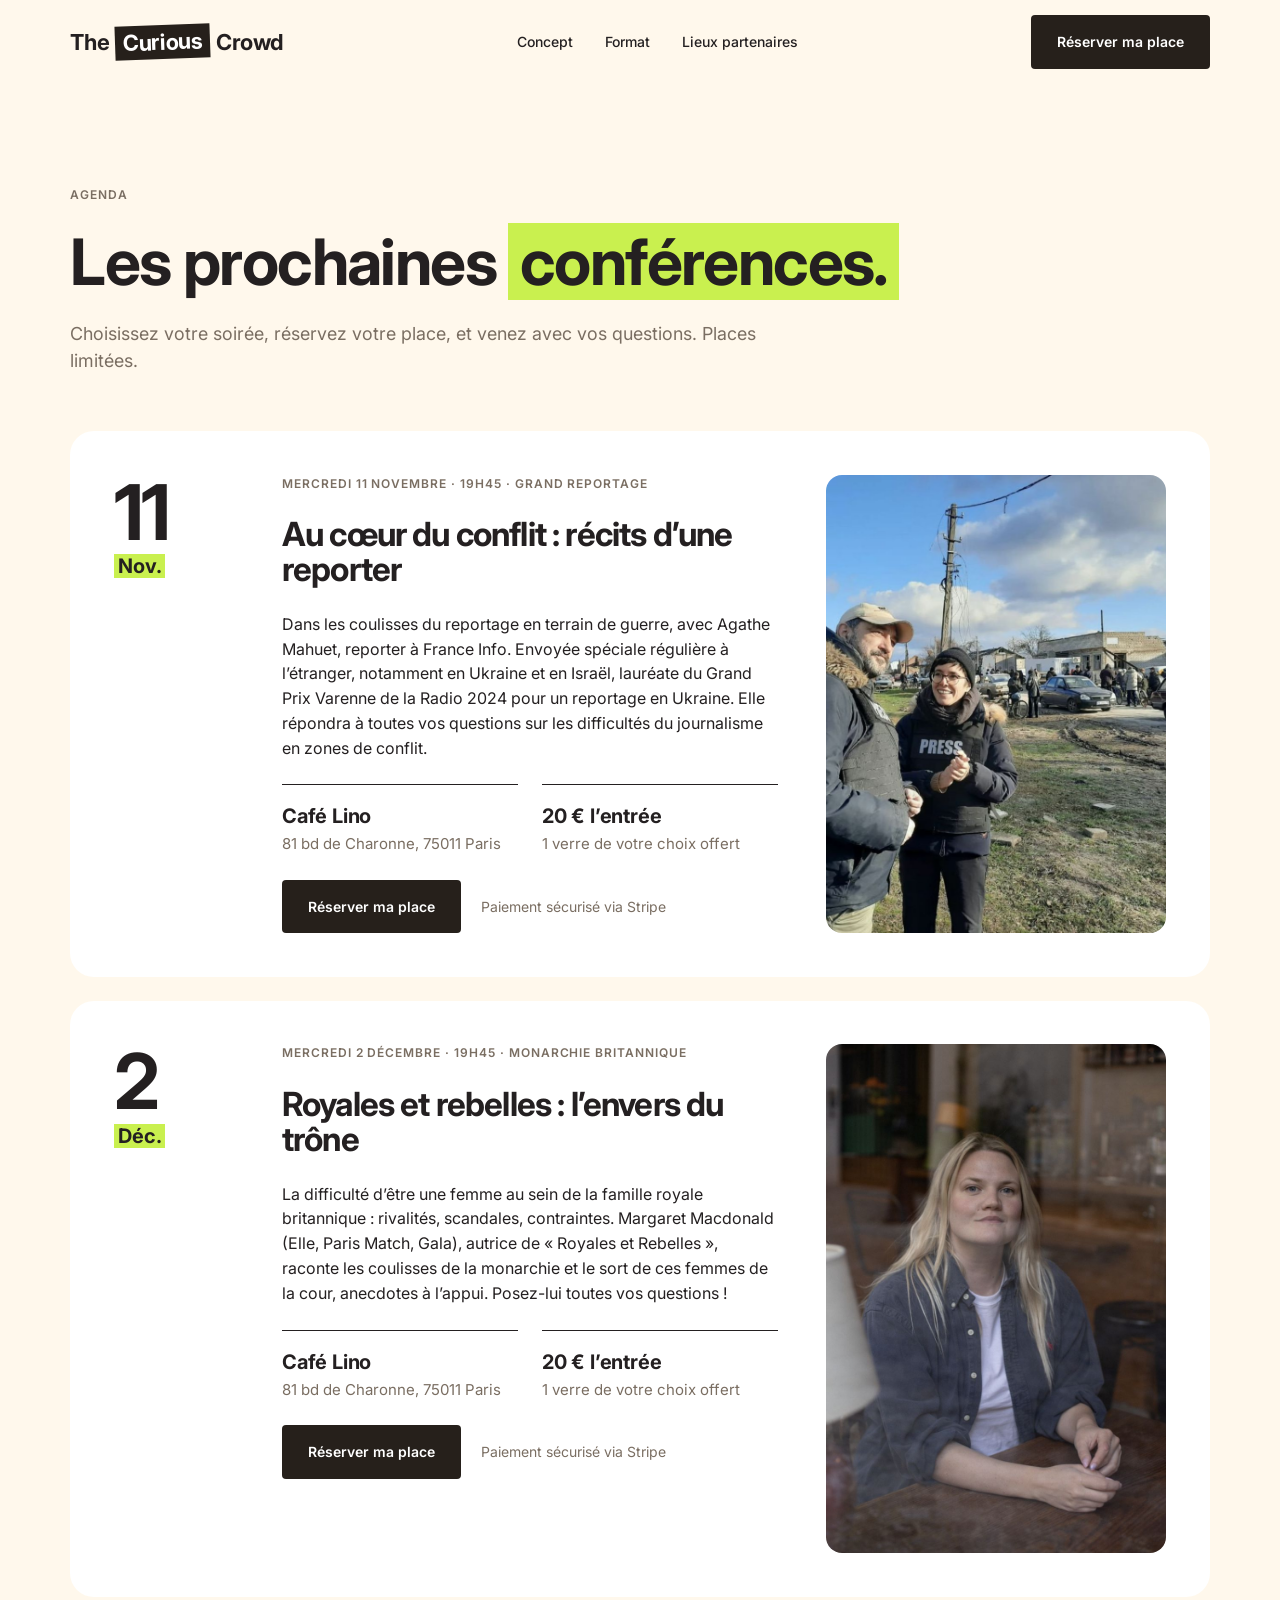
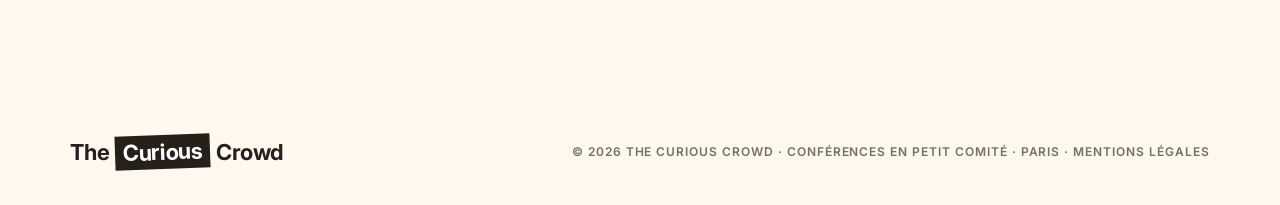
==== conferences.html @ 9b980650 "Photos issues de la maquette Figma Co-Authored-By: Claude Opus 5.5 <noreply@anthropic.com> Claude-Se" ====
<!doctype html>
<html lang="fr">
<head>
<meta charset="utf-8">
<meta name="viewport" content="width=device-width,initial-scale=1">
<title>Prochaines conférences — The Curious Crowd</title>
<meta name="description" content="Choisissez votre soirée et réservez votre place.">
<meta property="og:title" content="Prochaines conférences — The Curious Crowd">
<meta property="og:description" content="Choisissez votre soirée et réservez votre place.">
<meta property="og:image" content="https://www.thecuriouscrowd.fr/img/hero.jpg">
<link rel="preconnect" href="https://fonts.googleapis.com"><link rel="preconnect" href="https://fonts.gstatic.com" crossorigin>
<link href="https://fonts.googleapis.com/css2?family=Inter:wght@400;500;600;700&display=swap" rel="stylesheet">
<link rel="stylesheet" href="style.css">
</head>
<body>
<header class="nav">
  <div class="wrap">
    <a class="logo" href="index.html">The <b>Curious</b> Crowd</a>
    <ul><li><a href="index.html#concept">Concept</a></li><li><a href="index.html#format">Format</a></li><li><a href="lieu-partenaire.html">Lieux partenaires</a></li></ul>
    <a class="btn" href="conferences.html">Réserver ma place</a>
    <button class="burger" aria-label="Ouvrir le menu" aria-expanded="false"><span></span><span></span><span></span></button>
  </div>
  <nav class="menu" aria-label="Menu mobile">
    <a class="m" href="conferences.html">Prochaines conférences</a>
    <a class="m" href="index.html#concept">Concept</a>
    <a class="m" href="index.html#format">Format</a>
    <a class="m" href="lieu-partenaire.html">Lieux partenaires</a>
    <a class="m" href="intervenant.html">Proposer un sujet</a>
    <img class="photo" src="img/concept1.jpg" alt="" style="height:180px;margin-top:24px">
    <a class="btn" href="conferences.html">Réserver ma place</a>
    <a class="link--muted" href="mailto:paul@thecuriouscrowd.fr">paul@thecuriouscrowd.fr</a>
  </nav>
</header>
<main>

<section><div class="wrap stack"><div class="stack"><p class="label">Agenda</p><h1 class="h1">Les prochaines <span class="hl">conférences.</span></h1><p class="lead">Choisissez votre soirée, réservez votre place, et venez avec vos questions. Places limitées.</p></div>
<div class="stack" style="margin-top:56px"><article class="card event">
  <div class="date"><strong>11</strong><span class="hl">Nov.</span></div>
  <div class="stack">
    <p class="label">Mercredi 11 novembre · 19h45 · Grand reportage</p><h2 class="h3">Au cœur du conflit : récits d’une reporter</h2><p>Dans les coulisses du reportage en terrain de guerre, avec Agathe Mahuet, reporter à France Info. Envoyée spéciale régulière à l’étranger, notamment en Ukraine et en Israël, lauréate du Grand Prix Varenne de la Radio 2024 pour un reportage en Ukraine. Elle répondra à toutes vos questions sur les difficultés du journalisme en zones de conflit.</p>
    <div class="cols cols-2"><div class="row"><h4>Café Lino</h4><p>81 bd de Charonne, 75011 Paris</p></div><div class="row"><h4>20 € l’entrée</h4><p>1 verre de votre choix offert</p></div></div>
    <div class="actions"><a class="btn full-m" href="https://buy.stripe.com/28E3cv5wF8QI3b1bRpdnW00">Réserver ma place</a><span class="note">Paiement sécurisé via Stripe</span></div>
  </div>
  <img class="photo" src="img/evt-conflit.jpg" alt="Au cœur du conflit : récits d’une reporter">
</article><article class="card event">
  <div class="date"><strong>2</strong><span class="hl">Déc.</span></div>
  <div class="stack">
    <p class="label">Mercredi 2 décembre · 19h45 · Monarchie britannique</p><h2 class="h3">Royales et rebelles : l’envers du trône</h2><p>La difficulté d’être une femme au sein de la famille royale britannique : rivalités, scandales, contraintes. Margaret Macdonald (Elle, Paris Match, Gala), autrice de « Royales et Rebelles », raconte les coulisses de la monarchie et le sort de ces femmes de la cour, anecdotes à l’appui. Posez-lui toutes vos questions !</p>
    <div class="cols cols-2"><div class="row"><h4>Café Lino</h4><p>81 bd de Charonne, 75011 Paris</p></div><div class="row"><h4>20 € l’entrée</h4><p>1 verre de votre choix offert</p></div></div>
    <div class="actions"><a class="btn full-m" href="https://buy.stripe.com/bJe9AT8IRgjah1R3kTdnW02">Réserver ma place</a><span class="note">Paiement sécurisé via Stripe</span></div>
  </div>
  <img class="photo" src="img/evt-royales.jpg" alt="Royales et rebelles : l’envers du trône">
</article></div></div></section>
</main>
<footer class="footer">
  <div class="wrap">
    <a class="logo" href="index.html">The <b>Curious</b> Crowd</a>
    <small>© 2026 The Curious Crowd · Conférences en petit comité · Paris · <a href="mentions-legales.html">Mentions légales</a></small>
  </div>
</footer>
<script>
const b=document.querySelector('.burger'),m=document.querySelector('.menu');
b.addEventListener('click',()=>{const o=m.classList.toggle('open');b.setAttribute('aria-expanded',o);document.body.style.overflow=o?'hidden':''});
m.querySelectorAll('a').forEach(a=>a.addEventListener('click',()=>{m.classList.remove('open');document.body.style.overflow=''}));
</script>
</body>
</html>
---- style.css ----
/* The Curious Crowd — tokens issus du DS Figma */
:root{
  --fond:#fff8ec; --surface:#ffffff; --encre:#242021; --noir:#26201b; --gris:#7a6e62;
  --bleu:#5966ff; --lime:#c9f04f; --ciel:#dce3ff; --miel:#ffe8a8;
  --r-card:24px; --r-btn:4px; --max:1280px; --gutter:clamp(24px,5.5vw,80px);
}
*{box-sizing:border-box;margin:0;padding:0}
html{scroll-behavior:smooth}
body{font-family:Inter,system-ui,sans-serif;background:var(--fond);color:var(--encre);font-size:16px;line-height:1.55;-webkit-font-smoothing:antialiased;overflow-x:hidden}
img{display:block;max-width:100%}
a{color:inherit}
.wrap{max-width:calc(var(--max) + 2*var(--gutter));margin:0 auto;padding:0 var(--gutter)}
section{position:relative;padding:clamp(64px,8vw,120px) 0;overflow:hidden}

/* Typo */
.h1{font-weight:700;font-size:clamp(36px,5.2vw,64px);line-height:1.04;letter-spacing:-.025em}
.h2{font-weight:700;font-size:clamp(28px,3.4vw,44px);line-height:1.06;letter-spacing:-.025em;max-width:900px}
.h3{font-weight:700;font-size:clamp(26px,2.6vw,36px);line-height:1.06;letter-spacing:-.025em}
.label{font-size:12px;font-weight:600;letter-spacing:.08em;text-transform:uppercase;color:var(--gris)}
.lead{font-size:clamp(16px,1.4vw,18px);color:var(--gris);max-width:720px}
.hl{background:var(--lime);padding:0 .18em;box-decoration-break:clone;-webkit-box-decoration-break:clone}
.blue{color:var(--bleu)}

/* Boutons */
.btn{display:inline-flex;align-items:center;justify-content:center;background:var(--noir);color:#fff;text-decoration:none;font-weight:600;font-size:14px;padding:16px 26px;border-radius:var(--r-btn);border:0;cursor:pointer;transition:transform .15s,background .15s}
.btn:hover{transform:translateY(-1px);background:#000}
.btn--light{background:#fff;color:var(--noir)}
.btn--light:hover{background:var(--lime)}
.link{font-weight:600;font-size:14px;text-decoration:underline;text-underline-offset:4px}
.link--muted{color:var(--gris);font-weight:500;text-decoration:none}
.link--muted:hover{color:var(--encre)}

/* Nav */
.nav{position:sticky;top:0;z-index:20;background:var(--fond)}
.nav .wrap{display:flex;align-items:center;justify-content:space-between;height:84px}
.logo{display:flex;align-items:center;gap:6px;font-weight:700;font-size:22px;text-decoration:none;letter-spacing:-.02em}
.logo b{background:var(--noir);color:#fff;padding:0 8px;transform:rotate(-2deg);display:inline-block}
.nav ul{display:flex;gap:32px;list-style:none;font-size:14px;font-weight:500}
.nav ul a{text-decoration:none}.nav ul a:hover{text-decoration:underline;text-underline-offset:4px}
.burger{display:none;background:none;border:0;cursor:pointer;width:28px;height:28px}
.burger span{display:block;height:2px;background:var(--encre);margin:6px 0}
.menu{display:none}
@media (max-width:899px){
  .nav ul,.nav .btn{display:none}.burger{display:block}
  .menu{position:fixed;inset:84px 0 0;background:var(--fond);padding:24px;flex-direction:column;gap:8px;overflow:auto;z-index:19}
  .menu.open{display:flex}
  .menu a.m{font-size:28px;font-weight:700;letter-spacing:-.025em;text-decoration:none;padding:16px 0;border-bottom:1px solid var(--encre)}
  .menu .btn{margin-top:24px}
}

/* Grilles */
.cols{display:grid;gap:24px}
@media (min-width:900px){.cols-2{grid-template-columns:1fr 1fr}.cols-3{grid-template-columns:repeat(3,1fr)}.cols-4{grid-template-columns:repeat(4,1fr)}}
.stack>*+*{margin-top:24px}

/* Cartes */
.card{background:var(--surface);border-radius:var(--r-card);padding:clamp(24px,3.4vw,48px);display:flex;flex-direction:column;gap:24px}
.card--dark{background:var(--noir);color:#fff}
.card--dark .label,.card--dark .row p{color:#cfc6bc}
.card--dark .row{border-color:#fff}
.photo{width:100%;object-fit:cover;border-radius:16px}
.row{border-top:1px solid var(--encre);padding-top:16px}
.row h4{font-size:20px;font-weight:700;letter-spacing:-.01em}
.row p{color:var(--gris);font-size:15px}

/* Orbe */
.orb{position:absolute;border-radius:50%;background:var(--lime);filter:blur(90px);opacity:.9;pointer-events:none;z-index:0}
section>.wrap{position:relative;z-index:1}

/* Hero */
.hero{padding-top:clamp(24px,4vw,48px)}
.hero-grid{display:grid;gap:40px;align-items:center}
@media (min-width:900px){.hero-grid{grid-template-columns:1.35fr 1fr}}
.hero .photo{aspect-ratio:377/448;border-radius:var(--r-card)}
.ctas{display:flex;flex-wrap:wrap;gap:16px 24px;align-items:center;margin-top:32px}
.infos{display:flex;flex-wrap:wrap;justify-content:space-between;gap:12px 24px;border-top:1px solid var(--encre);margin-top:48px;padding-top:22px;font-size:12px;font-weight:600;letter-spacing:.08em;text-transform:uppercase}

/* Chiffres / programme */
.kpi{border-top:1px solid var(--encre);padding-top:16px}
.kpi strong{display:block;font-size:clamp(40px,4vw,56px);font-weight:700;letter-spacing:-.03em;line-height:1.1}
.kpi span{color:var(--gris)}
.step{border-top:2px solid var(--encre);padding-top:16px}
.step strong{display:block;font-size:28px;font-weight:700;letter-spacing:-.02em}
.step p{color:var(--gris);font-size:15px}
.goal{display:flex;gap:16px;border-top:1px solid var(--encre);padding:18px 0;font-weight:500}
.goal span{color:var(--bleu);font-weight:700}

/* Événements */
.event{display:grid;gap:24px}
@media (min-width:900px){.event{grid-template-columns:120px 1fr 340px;gap:48px;align-items:stretch}}
.date strong{display:block;font-size:clamp(56px,6vw,88px);font-weight:700;letter-spacing:-.04em;line-height:1}
.date .hl{font-weight:700;font-size:20px}
.event .photo{height:260px;object-position:center 25%;order:-1}
@media (min-width:900px){.event .photo{height:100%;min-height:240px}}
@media (min-width:900px){.event .photo{order:0}}
.event .actions{display:flex;flex-wrap:wrap;gap:12px 20px;align-items:center}

/* Formulaires */
form{display:flex;flex-direction:column;gap:18px}
label{display:flex;flex-direction:column;gap:8px;font-size:14px;font-weight:600}
input,textarea{font:inherit;font-weight:400;font-size:16px;padding:14px 16px;border:1px solid var(--encre);border-radius:var(--r-btn);background:#fff;color:var(--encre)}
input:focus,textarea:focus{outline:2px solid var(--bleu);outline-offset:1px}
textarea{min-height:140px;resize:vertical}
.note{font-size:14px;color:var(--gris)}

/* Bandeau photo de page */
.banner{aspect-ratio:1280/380;min-height:220px;border-radius:var(--r-card)}

/* Contact & footer */
.contact{background:var(--noir);color:#fff}
.contact .orb{background:var(--bleu)}
.footer .wrap{display:flex;flex-wrap:wrap;justify-content:space-between;align-items:center;gap:16px;padding-top:36px;padding-bottom:36px}
.footer small{font-size:12px;font-weight:600;letter-spacing:.08em;text-transform:uppercase;color:var(--gris)}
.footer a{text-decoration:none}
@media (max-width:899px){.btn.full-m{width:100%}}
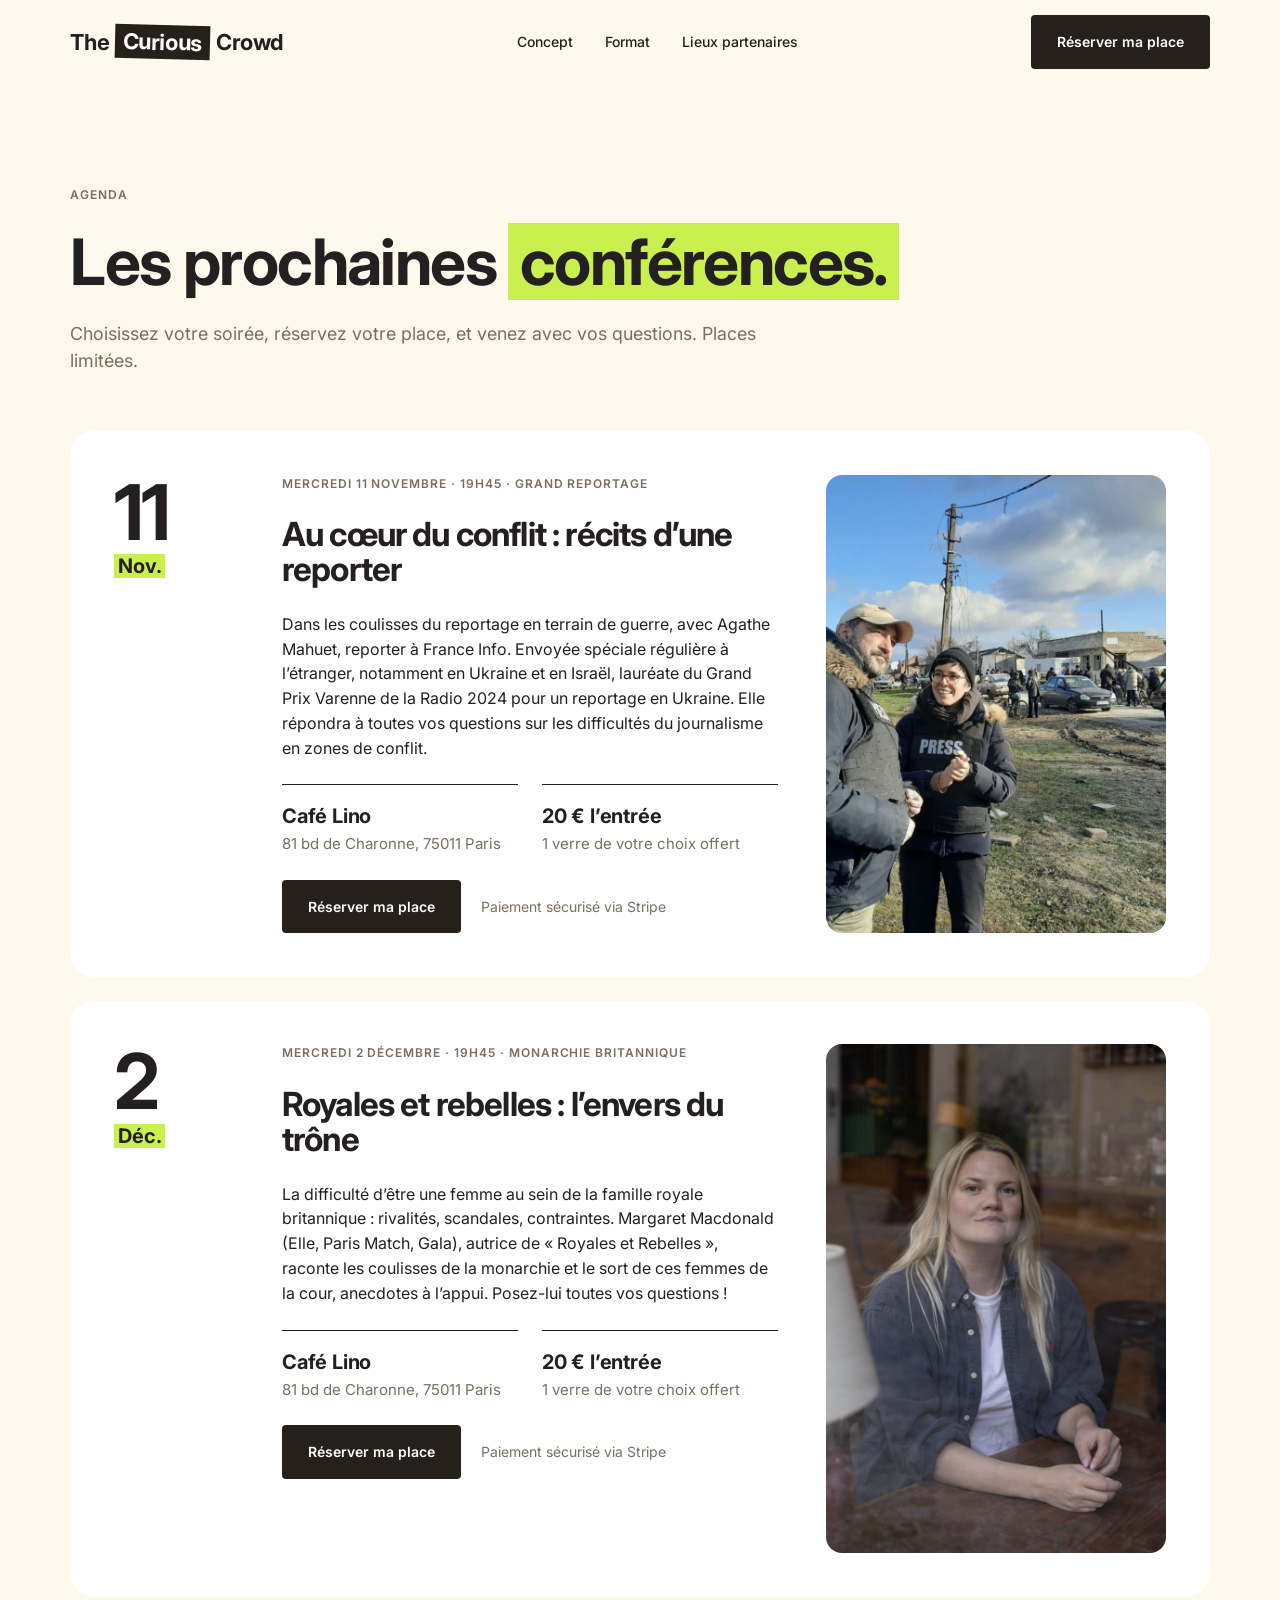
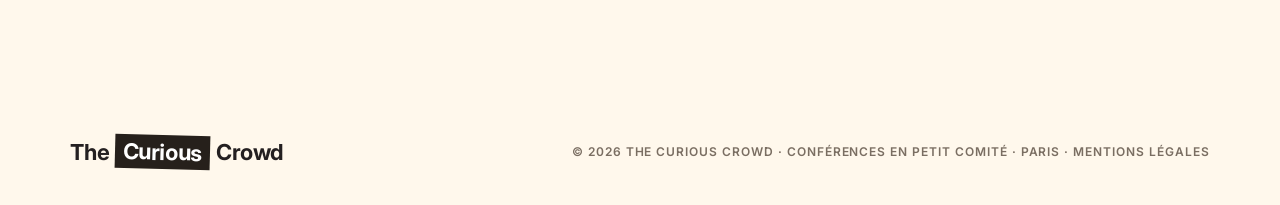
==== commit 0ab84303: "Favicon : symbole C•C officiel Co-Authored-By: Claude Opus 5.5 <noreply@anthropic.com> Claude-Sessio" ====
--- a/conferences.html
+++ b/conferences.html
@@ -10,6 +10,10 @@
 <meta property="og:image" content="https://www.thecuriouscrowd.fr/img/hero.jpg">
 <link rel="preconnect" href="https://fonts.googleapis.com"><link rel="preconnect" href="https://fonts.gstatic.com" crossorigin>
 <link href="https://fonts.googleapis.com/css2?family=Inter:wght@400;500;600;700&display=swap" rel="stylesheet">
+<link rel="icon" href="favicon.svg" type="image/svg+xml">
+<link rel="icon" href="favicon-32.png" sizes="32x32" type="image/png">
+<link rel="apple-touch-icon" href="apple-touch-icon.png">
+<meta name="theme-color" content="#fff8ec">
 <link rel="stylesheet" href="style.css">
 </head>
 <body>
@@ -61,6 +65,7 @@
 <script>
 const b=document.querySelector('.burger'),m=document.querySelector('.menu');
 b.addEventListener('click',()=>{const o=m.classList.toggle('open');b.setAttribute('aria-expanded',o);document.body.style.overflow=o?'hidden':''});
+document.querySelectorAll('form').forEach(f=>f.addEventListener('submit',async e=>{e.preventDefault();const btn=f.querySelector('button');btn.disabled=true;btn.textContent='Envoi…';try{const r=await fetch(f.action,{method:'POST',headers:{Accept:'application/json'},body:new FormData(f)});if(!r.ok)throw 0;f.hidden=true;f.nextElementSibling.hidden=false}catch(_){btn.disabled=false;btn.textContent='Réessayer';alert('L’envoi a échoué. Écrivez-nous à paul@thecuriouscrowd.fr')}}));
 m.querySelectorAll('a').forEach(a=>a.addEventListener('click',()=>{m.classList.remove('open');document.body.style.overflow=''}));
 </script>
 </body>
--- a/style.css
+++ b/style.css
@@ -1,4 +1,5 @@
 /* The Curious Crowd — tokens issus du DS Figma */
+[hidden]{display:none!important}
 :root{
   --fond:#fff8ec; --surface:#ffffff; --encre:#242021; --noir:#26201b; --gris:#7a6e62;
   --bleu:#5966ff; --lime:#c9f04f; --ciel:#dce3ff; --miel:#ffe8a8;
@@ -34,7 +35,7 @@
 .nav{position:sticky;top:0;z-index:20;background:var(--fond)}
 .nav .wrap{display:flex;align-items:center;justify-content:space-between;height:84px}
 .logo{display:flex;align-items:center;gap:6px;font-weight:700;font-size:22px;text-decoration:none;letter-spacing:-.02em}
-.logo b{background:var(--noir);color:#fff;padding:0 8px;transform:rotate(-2deg);display:inline-block}
+.logo b{background:var(--noir);color:#fff;padding:0 8px;transform:rotate(1.5deg);display:inline-block}
 .nav ul{display:flex;gap:32px;list-style:none;font-size:14px;font-weight:500}
 .nav ul a{text-decoration:none}.nav ul a:hover{text-decoration:underline;text-underline-offset:4px}
 .burger{display:none;background:none;border:0;cursor:pointer;width:28px;height:28px}
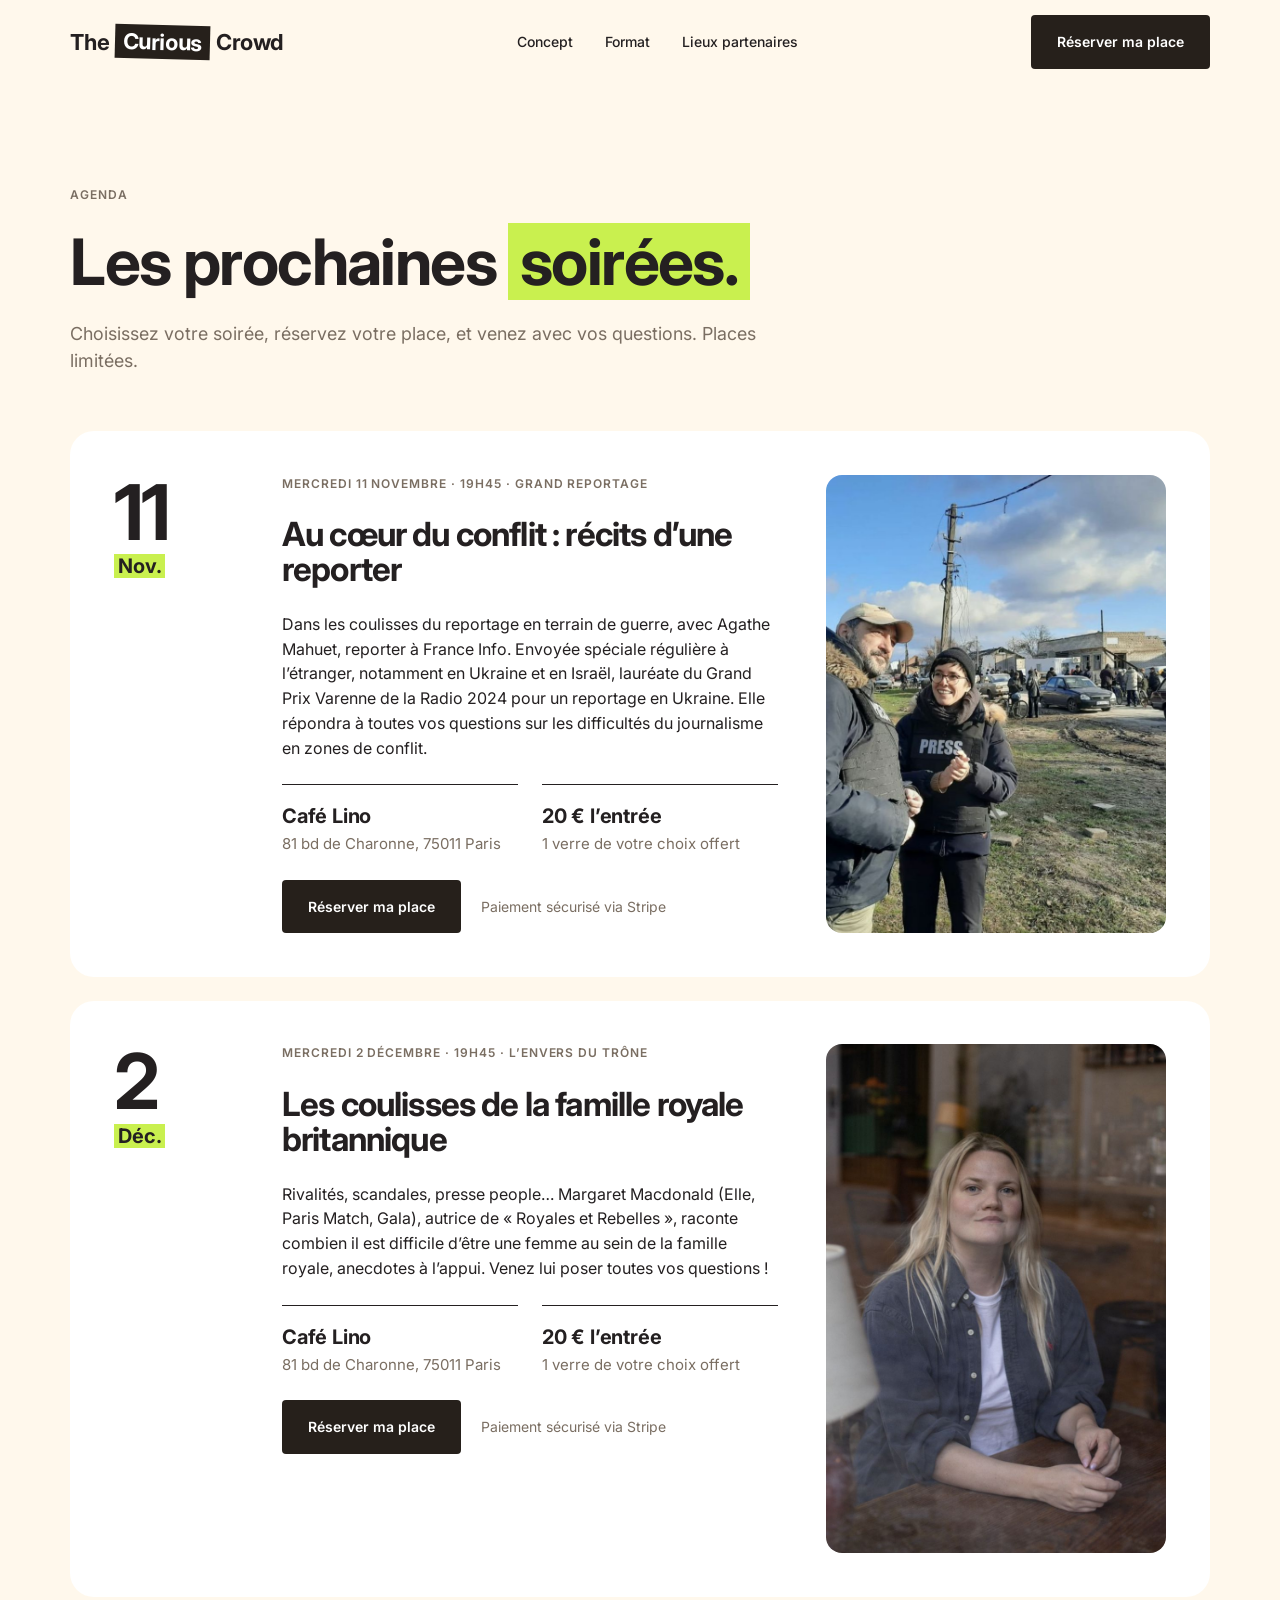
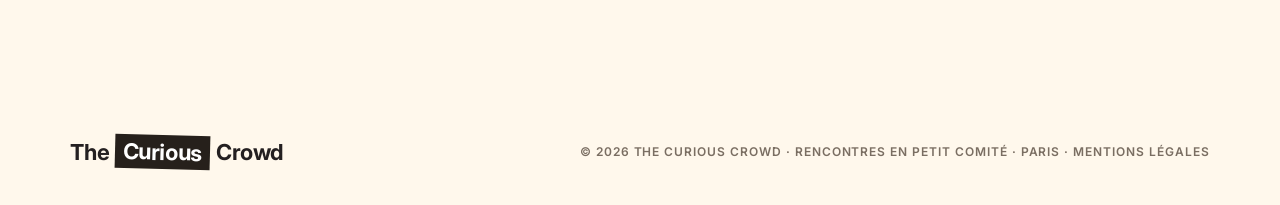
==== commit a91c8825: "« Rencontres » et « soirées » à la place de « conférences » ; nouvelle description de la soirée Marg" ====
--- a/conferences.html
+++ b/conferences.html
@@ -3,16 +3,16 @@
 <head>
 <meta charset="utf-8">
 <meta name="viewport" content="width=device-width,initial-scale=1">
-<title>Prochaines conférences — The Curious Crowd</title>
+<title>Prochaines soirées — The Curious Crowd</title>
 <meta name="description" content="Choisissez votre soirée et réservez votre place.">
-<meta property="og:title" content="Prochaines conférences — The Curious Crowd">
+<meta property="og:title" content="Prochaines soirées — The Curious Crowd">
 <meta property="og:description" content="Choisissez votre soirée et réservez votre place.">
 <meta property="og:image" content="https://www.thecuriouscrowd.fr/img/hero.jpg">
 <link rel="preconnect" href="https://fonts.googleapis.com"><link rel="preconnect" href="https://fonts.gstatic.com" crossorigin>
 <link href="https://fonts.googleapis.com/css2?family=Inter:wght@400;500;600;700&display=swap" rel="stylesheet">
-<link rel="icon" href="favicon.svg" type="image/svg+xml">
-<link rel="icon" href="favicon-32.png" sizes="32x32" type="image/png">
-<link rel="apple-touch-icon" href="apple-touch-icon.png">
+<link rel="icon" href="favicon.svg?v=2" type="image/svg+xml">
+<link rel="icon" href="favicon-32.png?v=2" sizes="32x32" type="image/png">
+<link rel="apple-touch-icon" href="apple-touch-icon.png?v=2">
 <meta name="theme-color" content="#fff8ec">
 <link rel="stylesheet" href="style.css">
 </head>
@@ -25,7 +25,7 @@
     <button class="burger" aria-label="Ouvrir le menu" aria-expanded="false"><span></span><span></span><span></span></button>
   </div>
   <nav class="menu" aria-label="Menu mobile">
-    <a class="m" href="conferences.html">Prochaines conférences</a>
+    <a class="m" href="conferences.html">Prochaines soirées</a>
     <a class="m" href="index.html#concept">Concept</a>
     <a class="m" href="index.html#format">Format</a>
     <a class="m" href="lieu-partenaire.html">Lieux partenaires</a>
@@ -37,7 +37,7 @@
 </header>
 <main>
 
-<section><div class="wrap stack"><div class="stack"><p class="label">Agenda</p><h1 class="h1">Les prochaines <span class="hl">conférences.</span></h1><p class="lead">Choisissez votre soirée, réservez votre place, et venez avec vos questions. Places limitées.</p></div>
+<section><div class="wrap stack"><div class="stack"><p class="label">Agenda</p><h1 class="h1">Les prochaines <span class="hl">soirées.</span></h1><p class="lead">Choisissez votre soirée, réservez votre place, et venez avec vos questions. Places limitées.</p></div>
 <div class="stack" style="margin-top:56px"><article class="card event">
   <div class="date"><strong>11</strong><span class="hl">Nov.</span></div>
   <div class="stack">
@@ -49,17 +49,17 @@
 </article><article class="card event">
   <div class="date"><strong>2</strong><span class="hl">Déc.</span></div>
   <div class="stack">
-    <p class="label">Mercredi 2 décembre · 19h45 · Monarchie britannique</p><h2 class="h3">Royales et rebelles : l’envers du trône</h2><p>La difficulté d’être une femme au sein de la famille royale britannique : rivalités, scandales, contraintes. Margaret Macdonald (Elle, Paris Match, Gala), autrice de « Royales et Rebelles », raconte les coulisses de la monarchie et le sort de ces femmes de la cour, anecdotes à l’appui. Posez-lui toutes vos questions !</p>
+    <p class="label">Mercredi 2 décembre · 19h45 · L’envers du trône</p><h2 class="h3">Les coulisses de la famille royale britannique</h2><p>Rivalités, scandales, presse people… Margaret Macdonald (Elle, Paris Match, Gala), autrice de « Royales et Rebelles », raconte combien il est difficile d’être une femme au sein de la famille royale, anecdotes à l’appui. Venez lui poser toutes vos questions !</p>
     <div class="cols cols-2"><div class="row"><h4>Café Lino</h4><p>81 bd de Charonne, 75011 Paris</p></div><div class="row"><h4>20 € l’entrée</h4><p>1 verre de votre choix offert</p></div></div>
     <div class="actions"><a class="btn full-m" href="https://buy.stripe.com/bJe9AT8IRgjah1R3kTdnW02">Réserver ma place</a><span class="note">Paiement sécurisé via Stripe</span></div>
   </div>
-  <img class="photo" src="img/evt-royales.jpg" alt="Royales et rebelles : l’envers du trône">
+  <img class="photo" src="img/evt-royales.jpg" alt="Les coulisses de la famille royale britannique">
 </article></div></div></section>
 </main>
 <footer class="footer">
   <div class="wrap">
     <a class="logo" href="index.html">The <b>Curious</b> Crowd</a>
-    <small>© 2026 The Curious Crowd · Conférences en petit comité · Paris · <a href="mentions-legales.html">Mentions légales</a></small>
+    <small>© 2026 The Curious Crowd · Rencontres en petit comité · Paris · <a href="mentions-legales.html">Mentions légales</a></small>
   </div>
 </footer>
 <script>
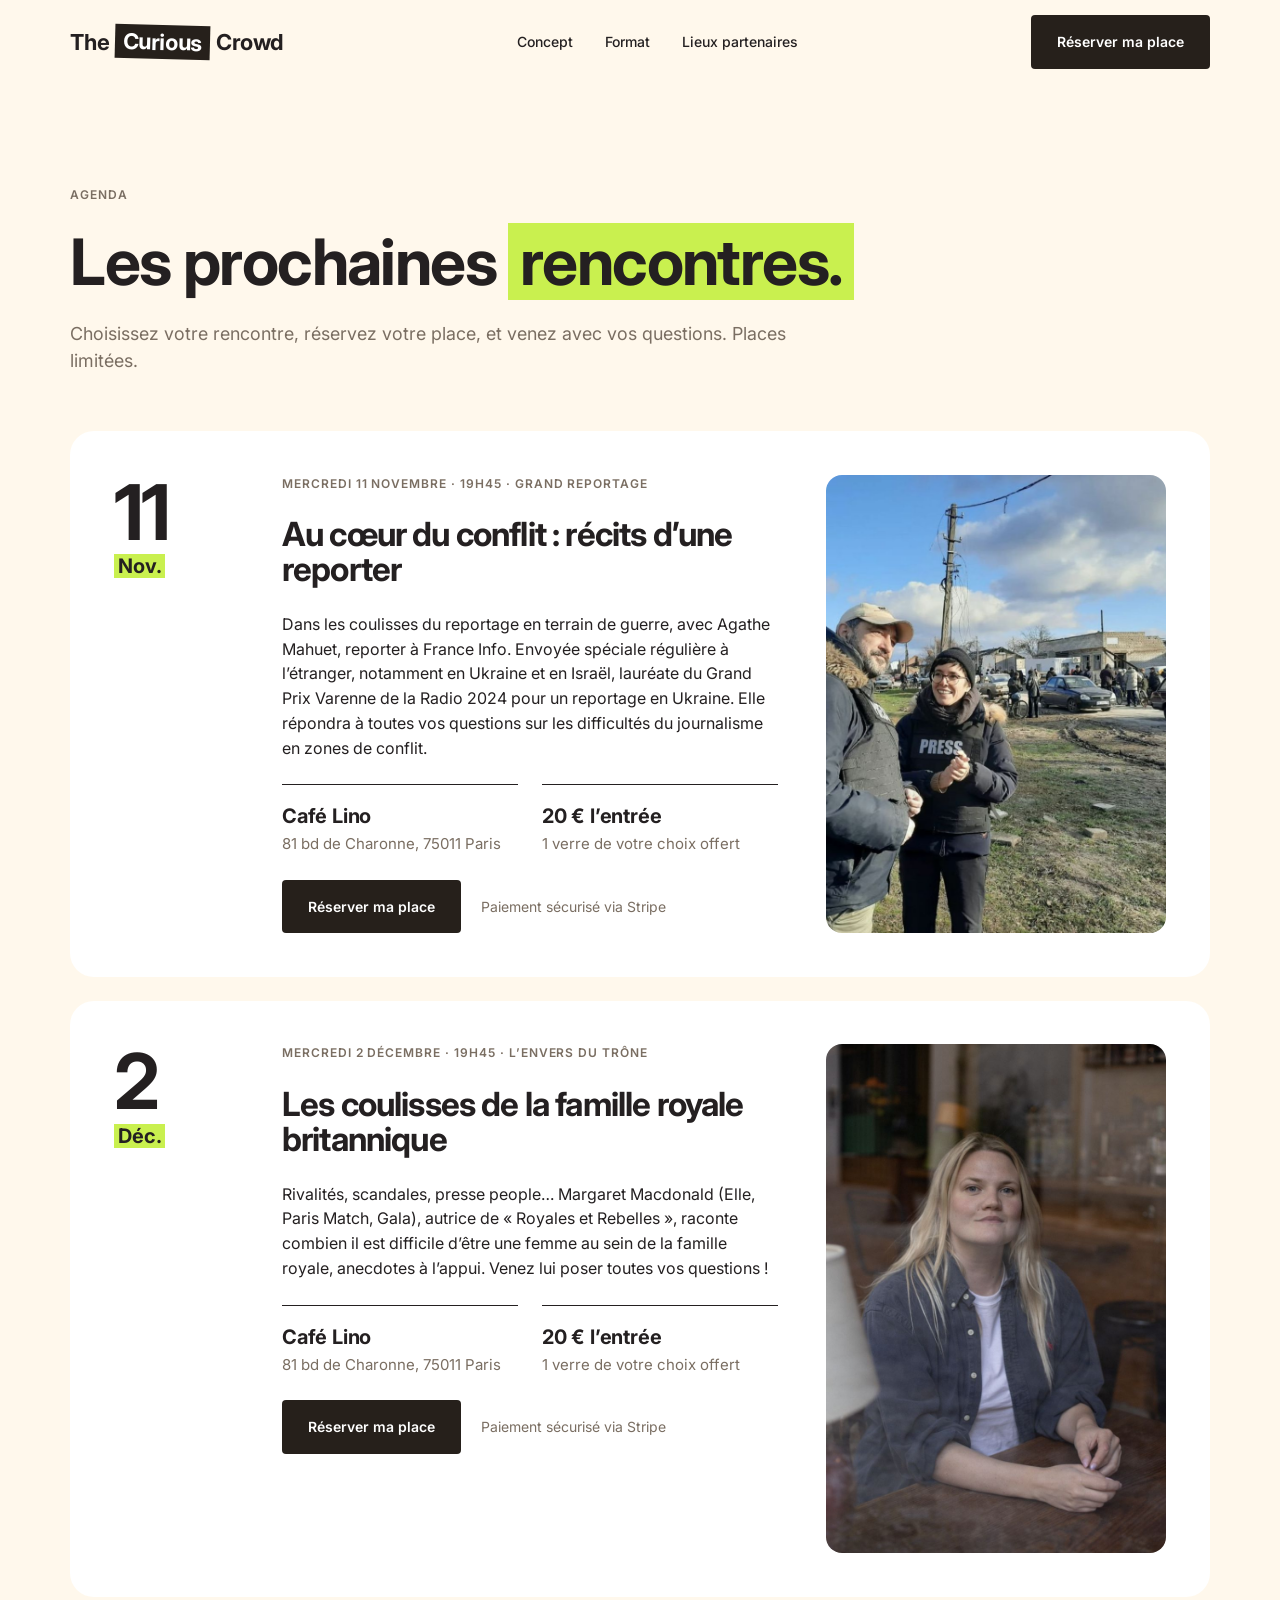
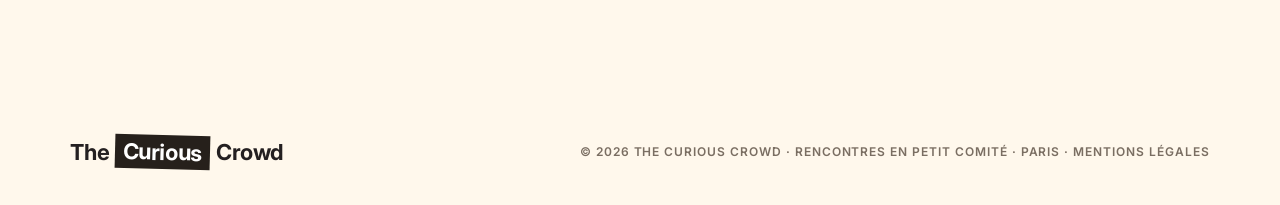
==== commit 30c79bbe: "« Prochaines rencontres » partout sur le site Co-Authored-By: Claude Opus 5.5 <noreply@anthropic.com" ====
--- a/conferences.html
+++ b/conferences.html
@@ -2,71 +2,11 @@
 <html lang="fr">
 <head>
 <meta charset="utf-8">
-<meta name="viewport" content="width=device-width,initial-scale=1">
-<title>Prochaines soirées — The Curious Crowd</title>
-<meta name="description" content="Choisissez votre soirée et réservez votre place.">
-<meta property="og:title" content="Prochaines soirées — The Curious Crowd">
-<meta property="og:description" content="Choisissez votre soirée et réservez votre place.">
-<meta property="og:image" content="https://www.thecuriouscrowd.fr/img/hero.jpg">
-<link rel="preconnect" href="https://fonts.googleapis.com"><link rel="preconnect" href="https://fonts.gstatic.com" crossorigin>
-<link href="https://fonts.googleapis.com/css2?family=Inter:wght@400;500;600;700&display=swap" rel="stylesheet">
-<link rel="icon" href="favicon.svg?v=2" type="image/svg+xml">
-<link rel="icon" href="favicon-32.png?v=2" sizes="32x32" type="image/png">
-<link rel="apple-touch-icon" href="apple-touch-icon.png?v=2">
-<meta name="theme-color" content="#fff8ec">
-<link rel="stylesheet" href="style.css">
+<title>Prochaines rencontres — The Curious Crowd</title>
+<meta name="robots" content="noindex">
+<link rel="canonical" href="https://www.thecuriouscrowd.fr/rencontres.html">
+<meta http-equiv="refresh" content="0; url=rencontres.html">
+<script>location.replace("rencontres.html"+location.search+location.hash)</script>
 </head>
-<body>
-<header class="nav">
-  <div class="wrap">
-    <a class="logo" href="index.html">The <b>Curious</b> Crowd</a>
-    <ul><li><a href="index.html#concept">Concept</a></li><li><a href="index.html#format">Format</a></li><li><a href="lieu-partenaire.html">Lieux partenaires</a></li></ul>
-    <a class="btn" href="conferences.html">Réserver ma place</a>
-    <button class="burger" aria-label="Ouvrir le menu" aria-expanded="false"><span></span><span></span><span></span></button>
-  </div>
-  <nav class="menu" aria-label="Menu mobile">
-    <a class="m" href="conferences.html">Prochaines soirées</a>
-    <a class="m" href="index.html#concept">Concept</a>
-    <a class="m" href="index.html#format">Format</a>
-    <a class="m" href="lieu-partenaire.html">Lieux partenaires</a>
-    <a class="m" href="intervenant.html">Proposer un sujet</a>
-    <img class="photo" src="img/concept1.jpg" alt="" style="height:180px;margin-top:24px">
-    <a class="btn" href="conferences.html">Réserver ma place</a>
-    <a class="link--muted" href="mailto:paul@thecuriouscrowd.fr">paul@thecuriouscrowd.fr</a>
-  </nav>
-</header>
-<main>
-
-<section><div class="wrap stack"><div class="stack"><p class="label">Agenda</p><h1 class="h1">Les prochaines <span class="hl">soirées.</span></h1><p class="lead">Choisissez votre soirée, réservez votre place, et venez avec vos questions. Places limitées.</p></div>
-<div class="stack" style="margin-top:56px"><article class="card event">
-  <div class="date"><strong>11</strong><span class="hl">Nov.</span></div>
-  <div class="stack">
-    <p class="label">Mercredi 11 novembre · 19h45 · Grand reportage</p><h2 class="h3">Au cœur du conflit : récits d’une reporter</h2><p>Dans les coulisses du reportage en terrain de guerre, avec Agathe Mahuet, reporter à France Info. Envoyée spéciale régulière à l’étranger, notamment en Ukraine et en Israël, lauréate du Grand Prix Varenne de la Radio 2024 pour un reportage en Ukraine. Elle répondra à toutes vos questions sur les difficultés du journalisme en zones de conflit.</p>
-    <div class="cols cols-2"><div class="row"><h4>Café Lino</h4><p>81 bd de Charonne, 75011 Paris</p></div><div class="row"><h4>20 € l’entrée</h4><p>1 verre de votre choix offert</p></div></div>
-    <div class="actions"><a class="btn full-m" href="https://buy.stripe.com/28E3cv5wF8QI3b1bRpdnW00">Réserver ma place</a><span class="note">Paiement sécurisé via Stripe</span></div>
-  </div>
-  <img class="photo" src="img/evt-conflit.jpg" alt="Au cœur du conflit : récits d’une reporter">
-</article><article class="card event">
-  <div class="date"><strong>2</strong><span class="hl">Déc.</span></div>
-  <div class="stack">
-    <p class="label">Mercredi 2 décembre · 19h45 · L’envers du trône</p><h2 class="h3">Les coulisses de la famille royale britannique</h2><p>Rivalités, scandales, presse people… Margaret Macdonald (Elle, Paris Match, Gala), autrice de « Royales et Rebelles », raconte combien il est difficile d’être une femme au sein de la famille royale, anecdotes à l’appui. Venez lui poser toutes vos questions !</p>
-    <div class="cols cols-2"><div class="row"><h4>Café Lino</h4><p>81 bd de Charonne, 75011 Paris</p></div><div class="row"><h4>20 € l’entrée</h4><p>1 verre de votre choix offert</p></div></div>
-    <div class="actions"><a class="btn full-m" href="https://buy.stripe.com/bJe9AT8IRgjah1R3kTdnW02">Réserver ma place</a><span class="note">Paiement sécurisé via Stripe</span></div>
-  </div>
-  <img class="photo" src="img/evt-royales.jpg" alt="Les coulisses de la famille royale britannique">
-</article></div></div></section>
-</main>
-<footer class="footer">
-  <div class="wrap">
-    <a class="logo" href="index.html">The <b>Curious</b> Crowd</a>
-    <small>© 2026 The Curious Crowd · Rencontres en petit comité · Paris · <a href="mentions-legales.html">Mentions légales</a></small>
-  </div>
-</footer>
-<script>
-const b=document.querySelector('.burger'),m=document.querySelector('.menu');
-b.addEventListener('click',()=>{const o=m.classList.toggle('open');b.setAttribute('aria-expanded',o);document.body.style.overflow=o?'hidden':''});
-document.querySelectorAll('form').forEach(f=>f.addEventListener('submit',async e=>{e.preventDefault();const btn=f.querySelector('button');btn.disabled=true;btn.textContent='Envoi…';try{const r=await fetch(f.action,{method:'POST',headers:{Accept:'application/json'},body:new FormData(f)});if(!r.ok)throw 0;f.hidden=true;f.nextElementSibling.hidden=false}catch(_){btn.disabled=false;btn.textContent='Réessayer';alert('L’envoi a échoué. Écrivez-nous à paul@thecuriouscrowd.fr')}}));
-m.querySelectorAll('a').forEach(a=>a.addEventListener('click',()=>{m.classList.remove('open');document.body.style.overflow=''}));
-</script>
-</body>
+<body><p><a href="rencontres.html">Voir nos prochaines rencontres</a></p></body>
 </html>
